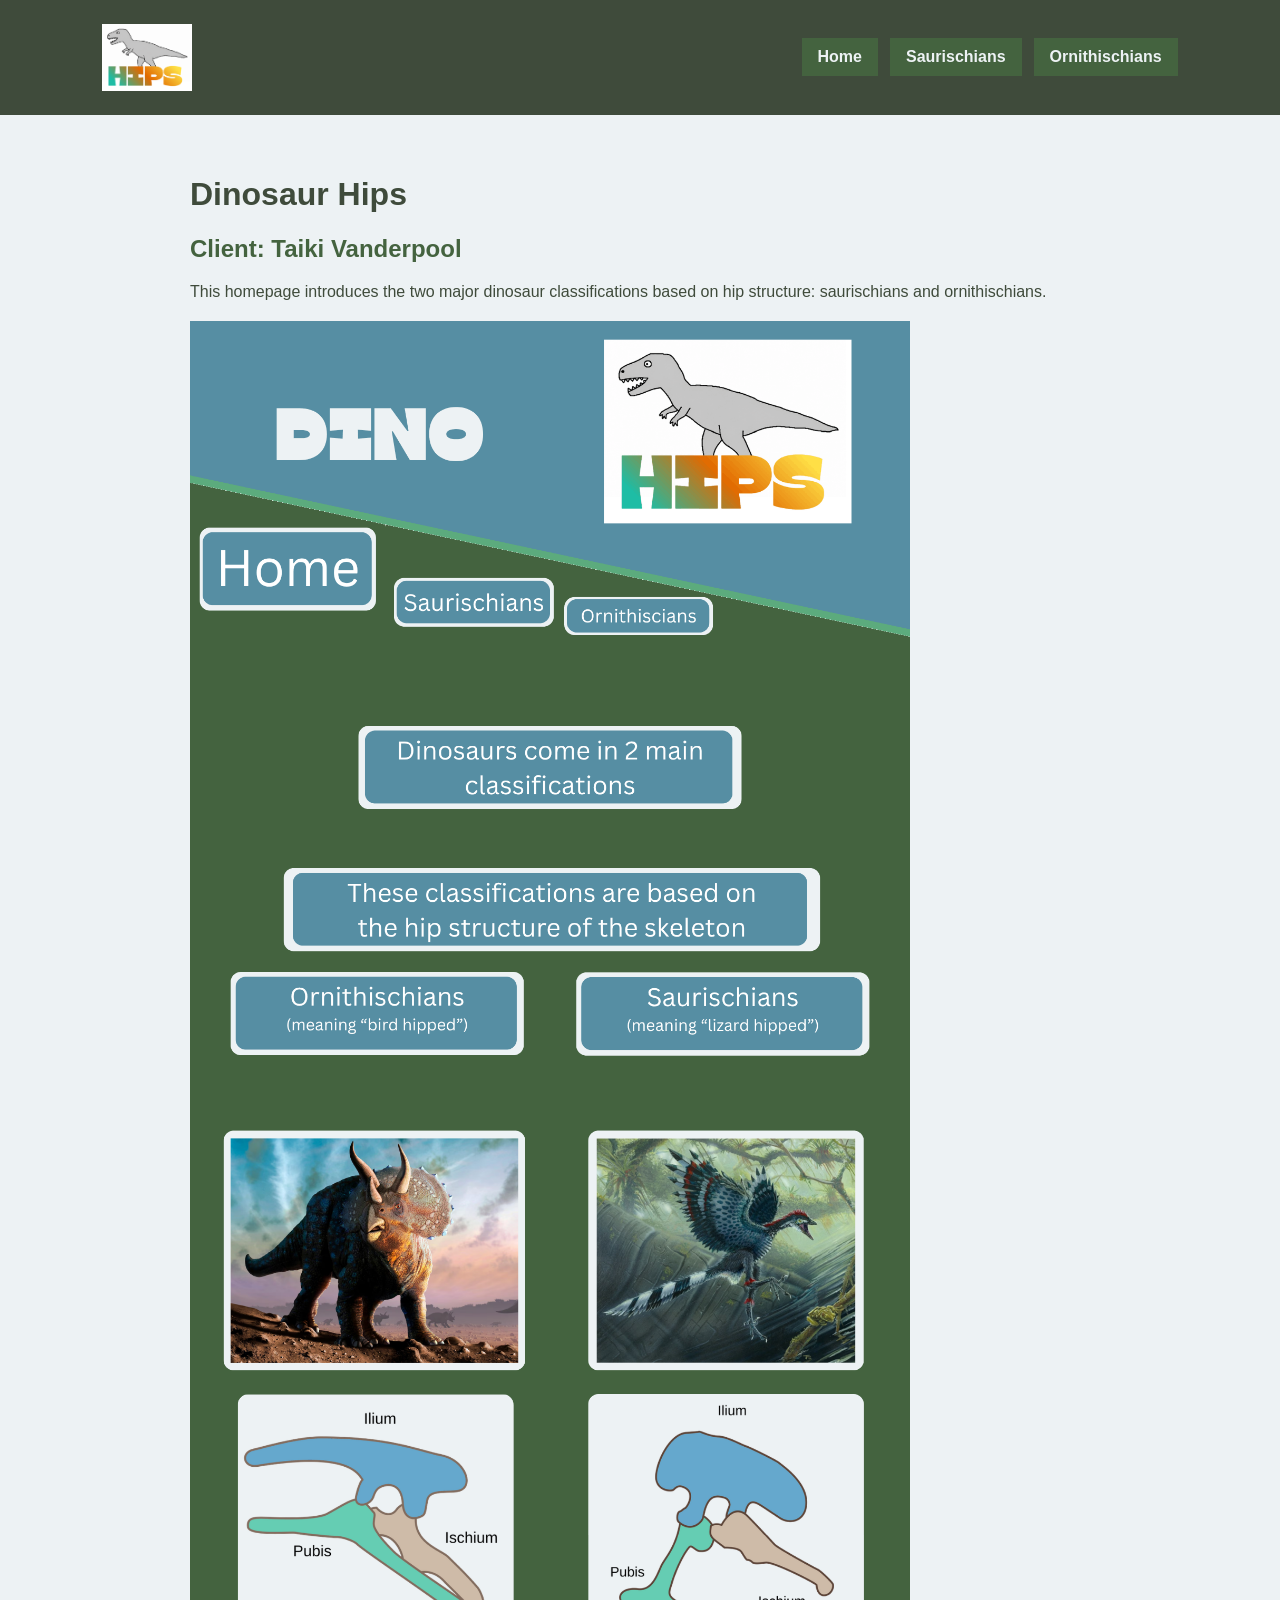
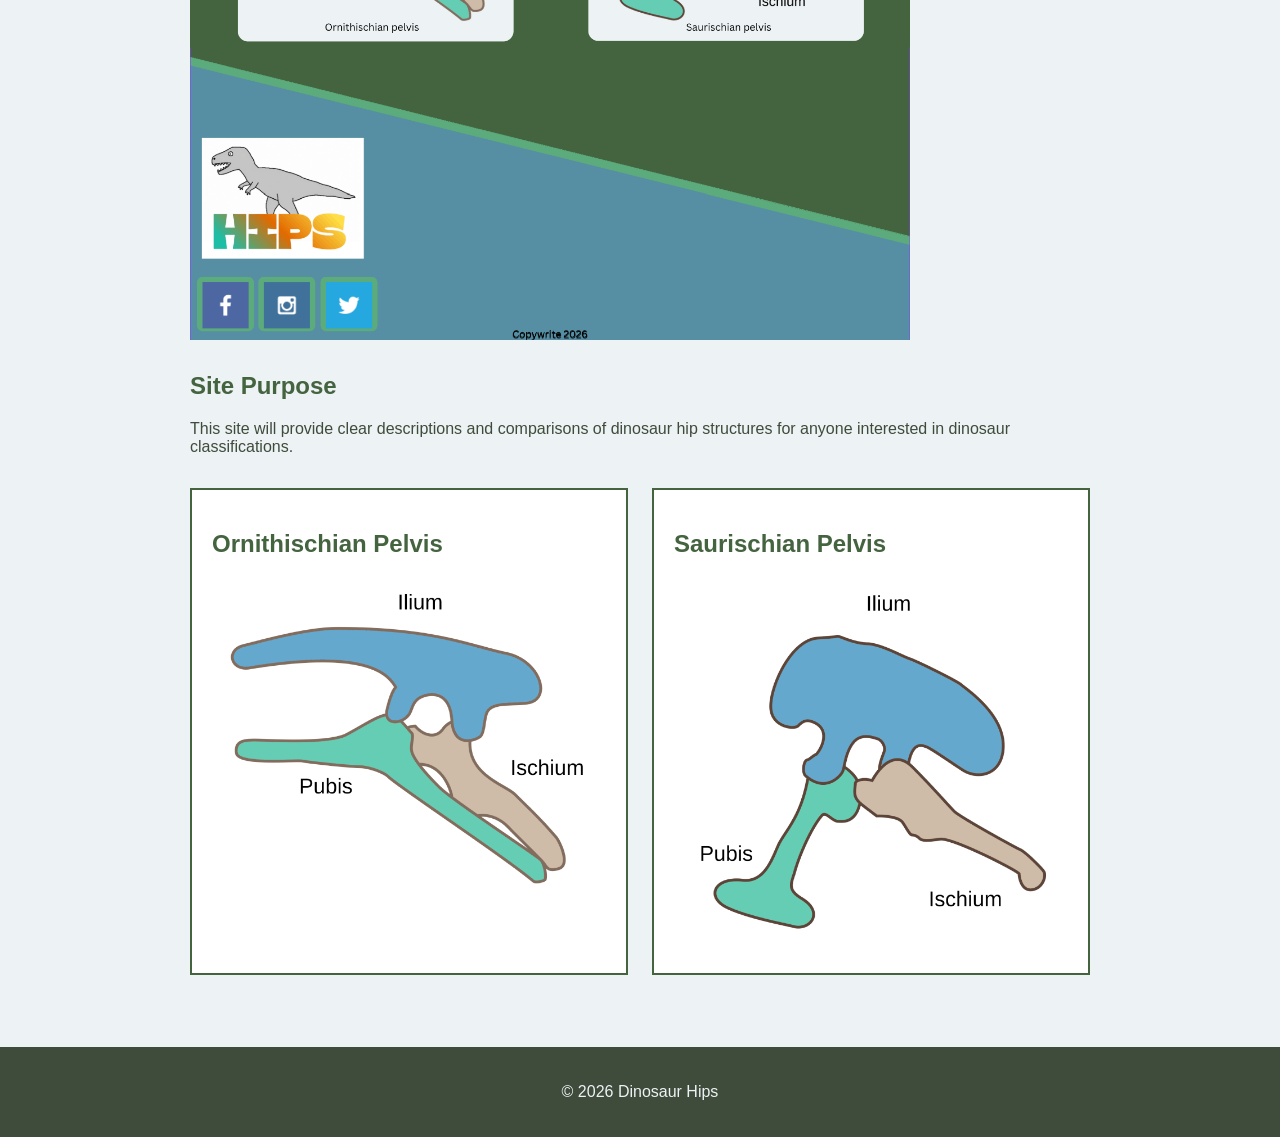
==== index.html @ f2c359bc "Add dinosaur hips starter site" ====
<!DOCTYPE html>
<html lang="en">
<head>
    <meta charset="UTF-8">
    <meta name="viewport" content="width=device-width, initial-scale=1.0">
    <title>Dinosaur Hips | Home</title>
    <link rel="stylesheet" href="styles/site.css">
</head>
<body>
    <header>
        <img src="dinosaur_hips_logo.png" alt="Dinosaur Hips logo" class="logo">
        <nav>
            <a href="index.html">Home</a>
            <a href="saurischians.html">Saurischians</a>
            <a href="ornithischians.html">Ornithischians</a>
        </nav>
    </header>
    <main>
        <h1>Dinosaur Hips</h1>
        <section>
            <h2>Client: Taiki Vanderpool</h2>
            <p>This homepage introduces the two major dinosaur classifications based on hip structure: saurischians and ornithischians.</p>
            <img src="Donisaur_classifications_home_page.png" alt="Dinosaur classifications overview" class="hero-image">
        </section>
        <section>
            <h2>Site Purpose</h2>
            <p>This site will provide clear descriptions and comparisons of dinosaur hip structures for anyone interested in dinosaur classifications.</p>
        </section>
        <section class="comparison">
            <article>
                <h2>Ornithischian Pelvis</h2>
                <img src="Ornithiscian_pelvis.png" alt="Ornithischian pelvis diagram">
            </article>
            <article>
                <h2>Saurischian Pelvis</h2>
                <img src="Saurischian_pelvis.png" alt="Saurischian pelvis diagram">
            </article>
        </section>
    </main>
    <footer>
        <p>&copy; 2026 Dinosaur Hips</p>
    </footer>
</body>
</html>
---- styles/site.css ----
:root {
    --primary: #3F4B3B;
    --secondary: #44633F;
    --accent: #568EA3;
    --light: #EDF2F4;
    --hover: #5CAB7D;
}

body {
    margin: 0;
    font-family: Arial, Helvetica, sans-serif;
    color: var(--primary);
    background-color: var(--light);
}

header {
    display: flex;
    align-items: center;
    justify-content: space-between;
    gap: 24px;
    padding: 24px 8%;
    color: var(--light);
    background-color: var(--primary);
}

.logo {
    width: 90px;
    height: auto;
}

nav {
    display: flex;
    flex-wrap: wrap;
    gap: 12px;
}

nav a {
    padding: 10px 16px;
    color: var(--light);
    background-color: var(--secondary);
    text-decoration: none;
    font-weight: bold;
}

nav a:hover {
    background-color: var(--hover);
}

main {
    width: min(900px, 88vw);
    margin: 0 auto;
    padding: 40px 0;
}

section {
    margin-bottom: 32px;
}

h2 {
    color: var(--secondary);
}

.hero-image {
    display: block;
    width: min(100%, 720px);
    height: auto;
    margin-top: 20px;
}

.comparison {
    display: grid;
    grid-template-columns: repeat(2, minmax(0, 1fr));
    gap: 24px;
}

.comparison article {
    padding: 20px;
    background-color: white;
    border: 2px solid var(--secondary);
}

.comparison img {
    width: 100%;
    height: auto;
}

footer {
    padding: 20px 8%;
    color: var(--light);
    text-align: center;
    background-color: var(--primary);
}

@media screen and (max-width: 700px) {
    header {
        align-items: flex-start;
        flex-direction: column;
    }

    .comparison {
        grid-template-columns: 1fr;
    }
}
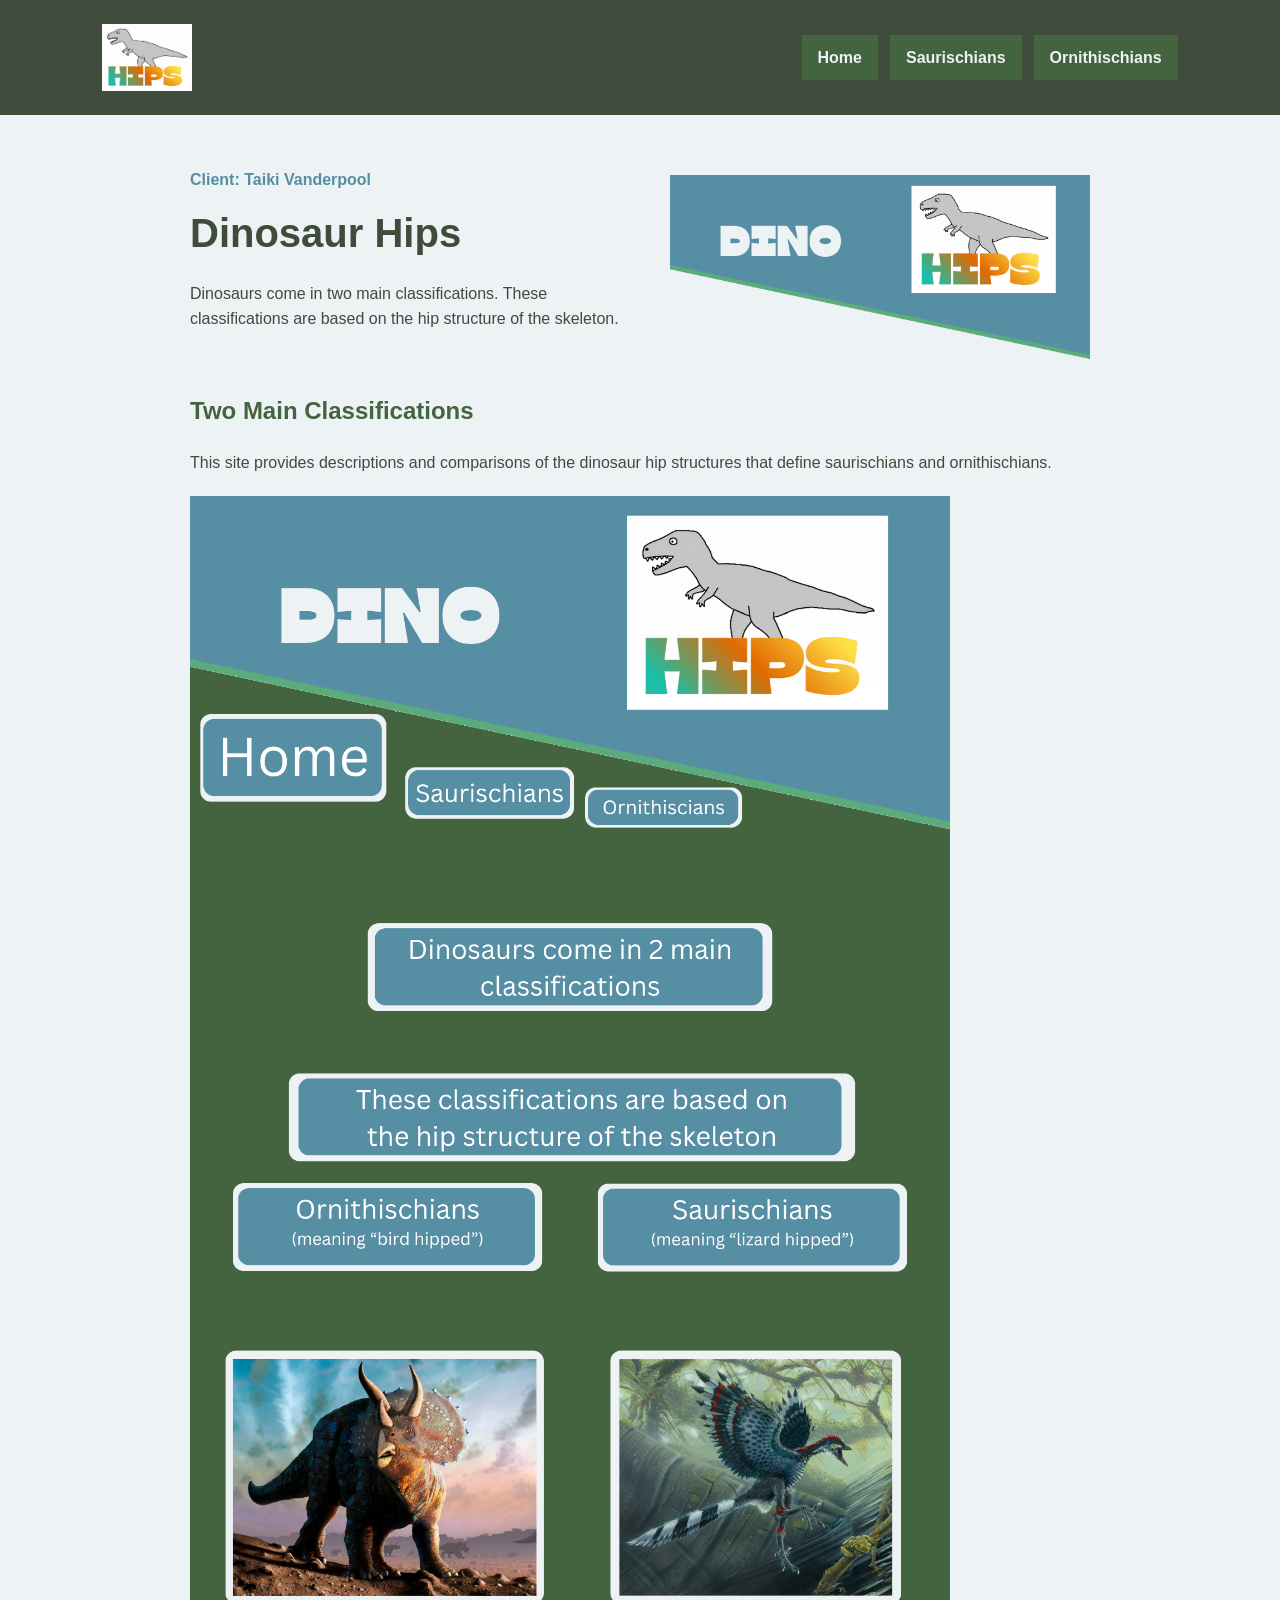
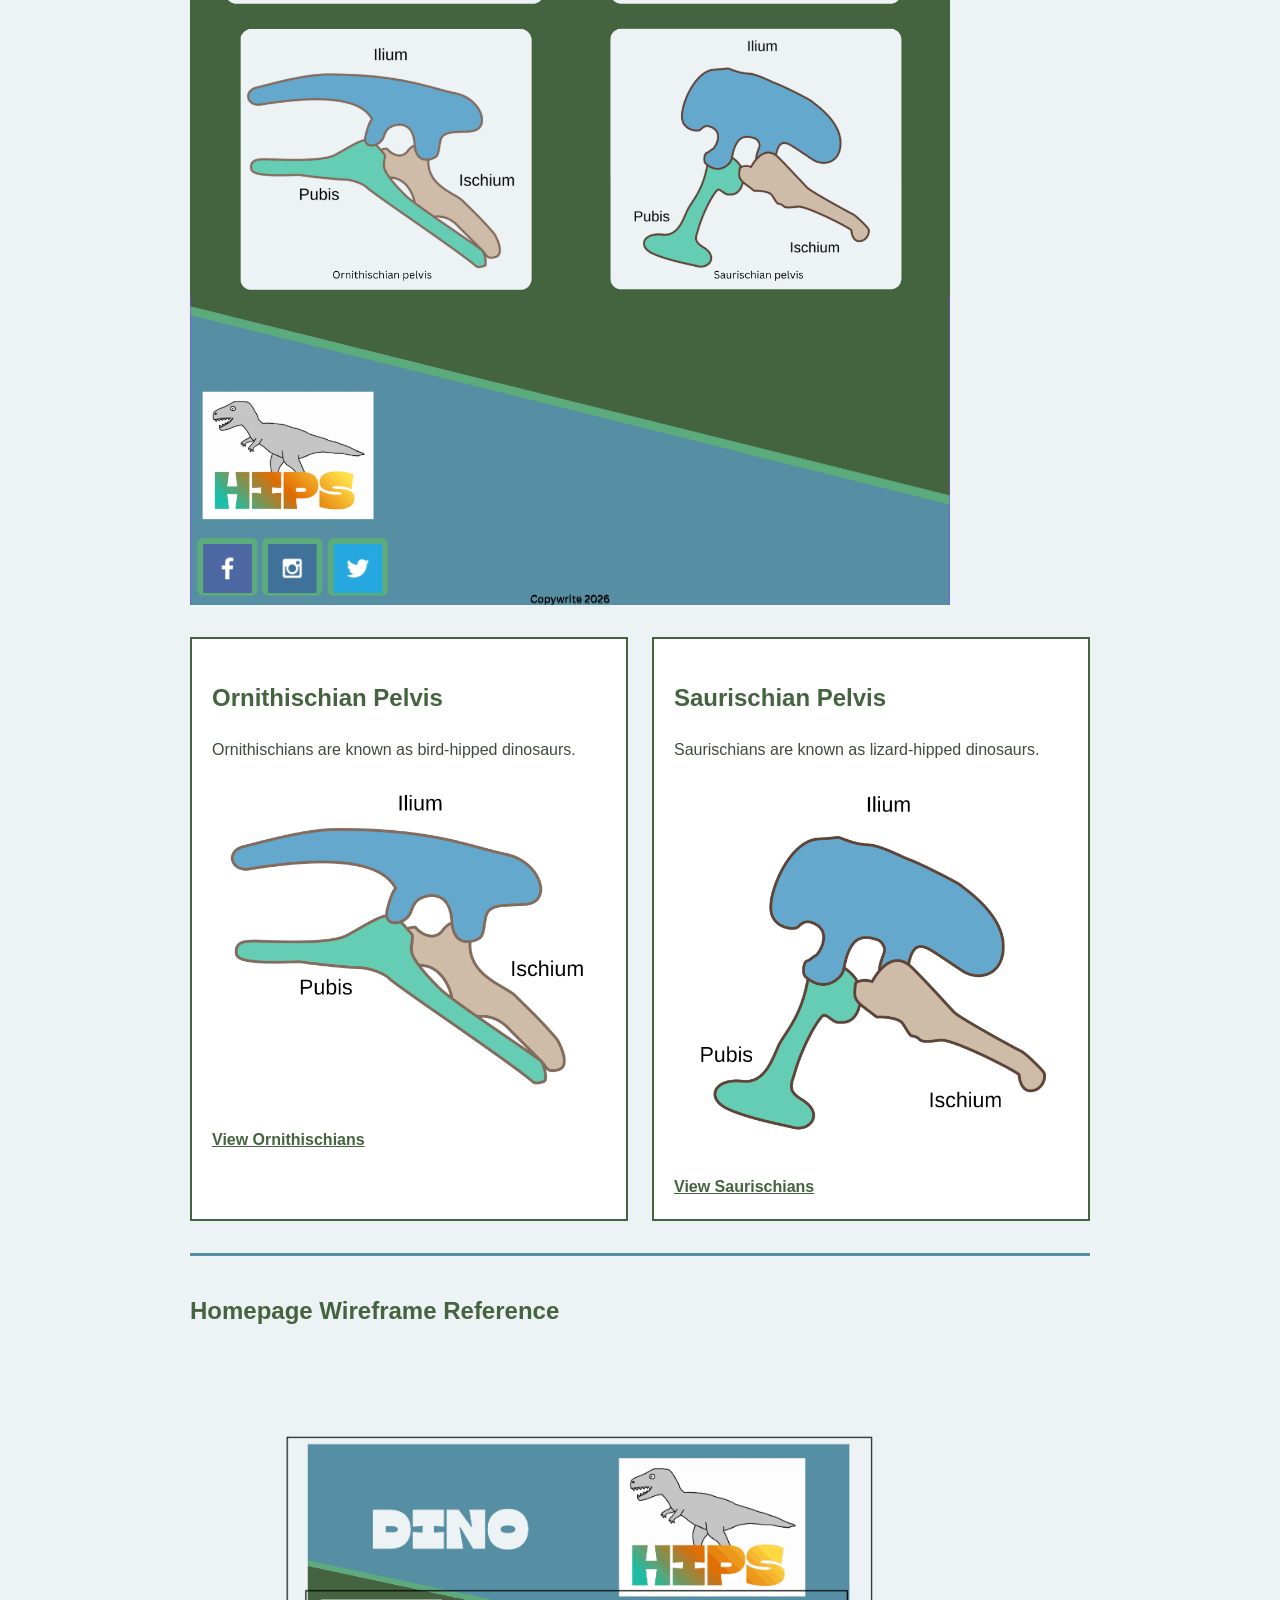
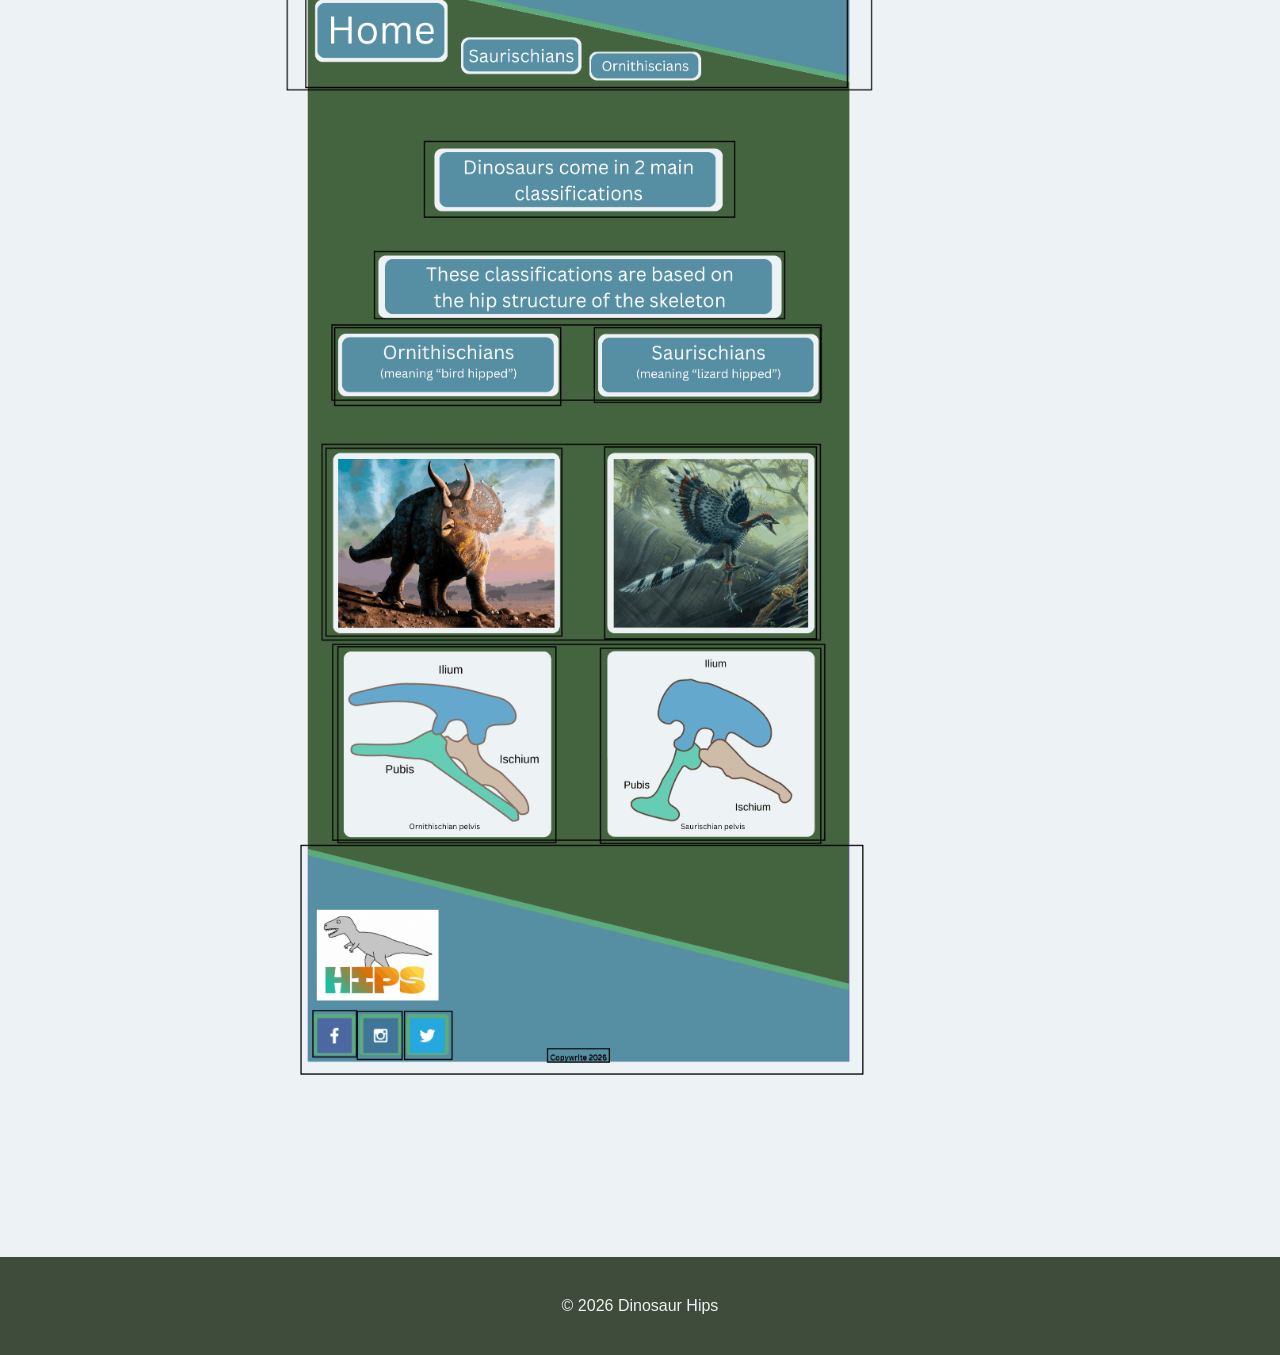
==== commit 21814efd: "Build homepage wireframe structure" ====
--- a/index.html
+++ b/index.html
@@ -16,25 +16,39 @@
         </nav>
     </header>
     <main>
-        <h1>Dinosaur Hips</h1>
-        <section>
-            <h2>Client: Taiki Vanderpool</h2>
-            <p>This homepage introduces the two major dinosaur classifications based on hip structure: saurischians and ornithischians.</p>
-            <img src="Donisaur_classifications_home_page.png" alt="Dinosaur classifications overview" class="hero-image">
+        <section class="hero">
+            <div>
+                <p class="eyebrow">Client: Taiki Vanderpool</p>
+                <h1>Dinosaur Hips</h1>
+                <p>Dinosaurs come in two main classifications. These classifications are based on the hip structure of the skeleton.</p>
+            </div>
+            <img src="Dinosaur_hips_header.png" alt="Dinosaur hips header artwork" class="hero-image">
         </section>
-        <section>
-            <h2>Site Purpose</h2>
-            <p>This site will provide clear descriptions and comparisons of dinosaur hip structures for anyone interested in dinosaur classifications.</p>
+
+        <section class="overview">
+            <h2>Two Main Classifications</h2>
+            <p>This site provides descriptions and comparisons of the dinosaur hip structures that define saurischians and ornithischians.</p>
+            <img src="Donisaur_classifications_home_page.png" alt="Dinosaur classifications overview" class="wide-image">
         </section>
+
         <section class="comparison">
             <article>
                 <h2>Ornithischian Pelvis</h2>
+                <p>Ornithischians are known as bird-hipped dinosaurs.</p>
                 <img src="Ornithiscian_pelvis.png" alt="Ornithischian pelvis diagram">
+                <a href="ornithischians.html">View Ornithischians</a>
             </article>
             <article>
                 <h2>Saurischian Pelvis</h2>
+                <p>Saurischians are known as lizard-hipped dinosaurs.</p>
                 <img src="Saurischian_pelvis.png" alt="Saurischian pelvis diagram">
+                <a href="saurischians.html">View Saurischians</a>
             </article>
+        </section>
+
+        <section class="wireframe-note">
+            <h2>Homepage Wireframe Reference</h2>
+            <img src="Donisaur_hips_main_wire_frame.png" alt="Homepage wireframe reference" class="wide-image">
         </section>
     </main>
     <footer>
--- a/styles/site.css
+++ b/styles/site.css
@@ -11,6 +11,7 @@
     font-family: Arial, Helvetica, sans-serif;
     color: var(--primary);
     background-color: var(--light);
+    line-height: 1.6;
 }
 
 header {
@@ -56,13 +57,39 @@
     margin-bottom: 32px;
 }
 
+h1 {
+    margin: 0 0 12px;
+    color: var(--primary);
+    font-size: 2.5rem;
+}
+
 h2 {
     color: var(--secondary);
 }
 
+.eyebrow {
+    margin: 0 0 8px;
+    color: var(--accent);
+    font-weight: bold;
+}
+
+.hero {
+    display: grid;
+    grid-template-columns: minmax(0, 1fr) minmax(260px, 420px);
+    gap: 32px;
+    align-items: center;
+}
+
 .hero-image {
     display: block;
-    width: min(100%, 720px);
+    width: 100%;
+    height: auto;
+    margin-top: 20px;
+}
+
+.wide-image {
+    display: block;
+    width: min(100%, 760px);
     height: auto;
     margin-top: 20px;
 }
@@ -84,6 +111,18 @@
     height: auto;
 }
 
+.comparison a {
+    display: inline-block;
+    margin-top: 16px;
+    color: var(--secondary);
+    font-weight: bold;
+}
+
+.wireframe-note {
+    padding-top: 16px;
+    border-top: 3px solid var(--accent);
+}
+
 footer {
     padding: 20px 8%;
     color: var(--light);
@@ -100,4 +139,8 @@
     .comparison {
         grid-template-columns: 1fr;
     }
+
+    .hero {
+        grid-template-columns: 1fr;
+    }
 }
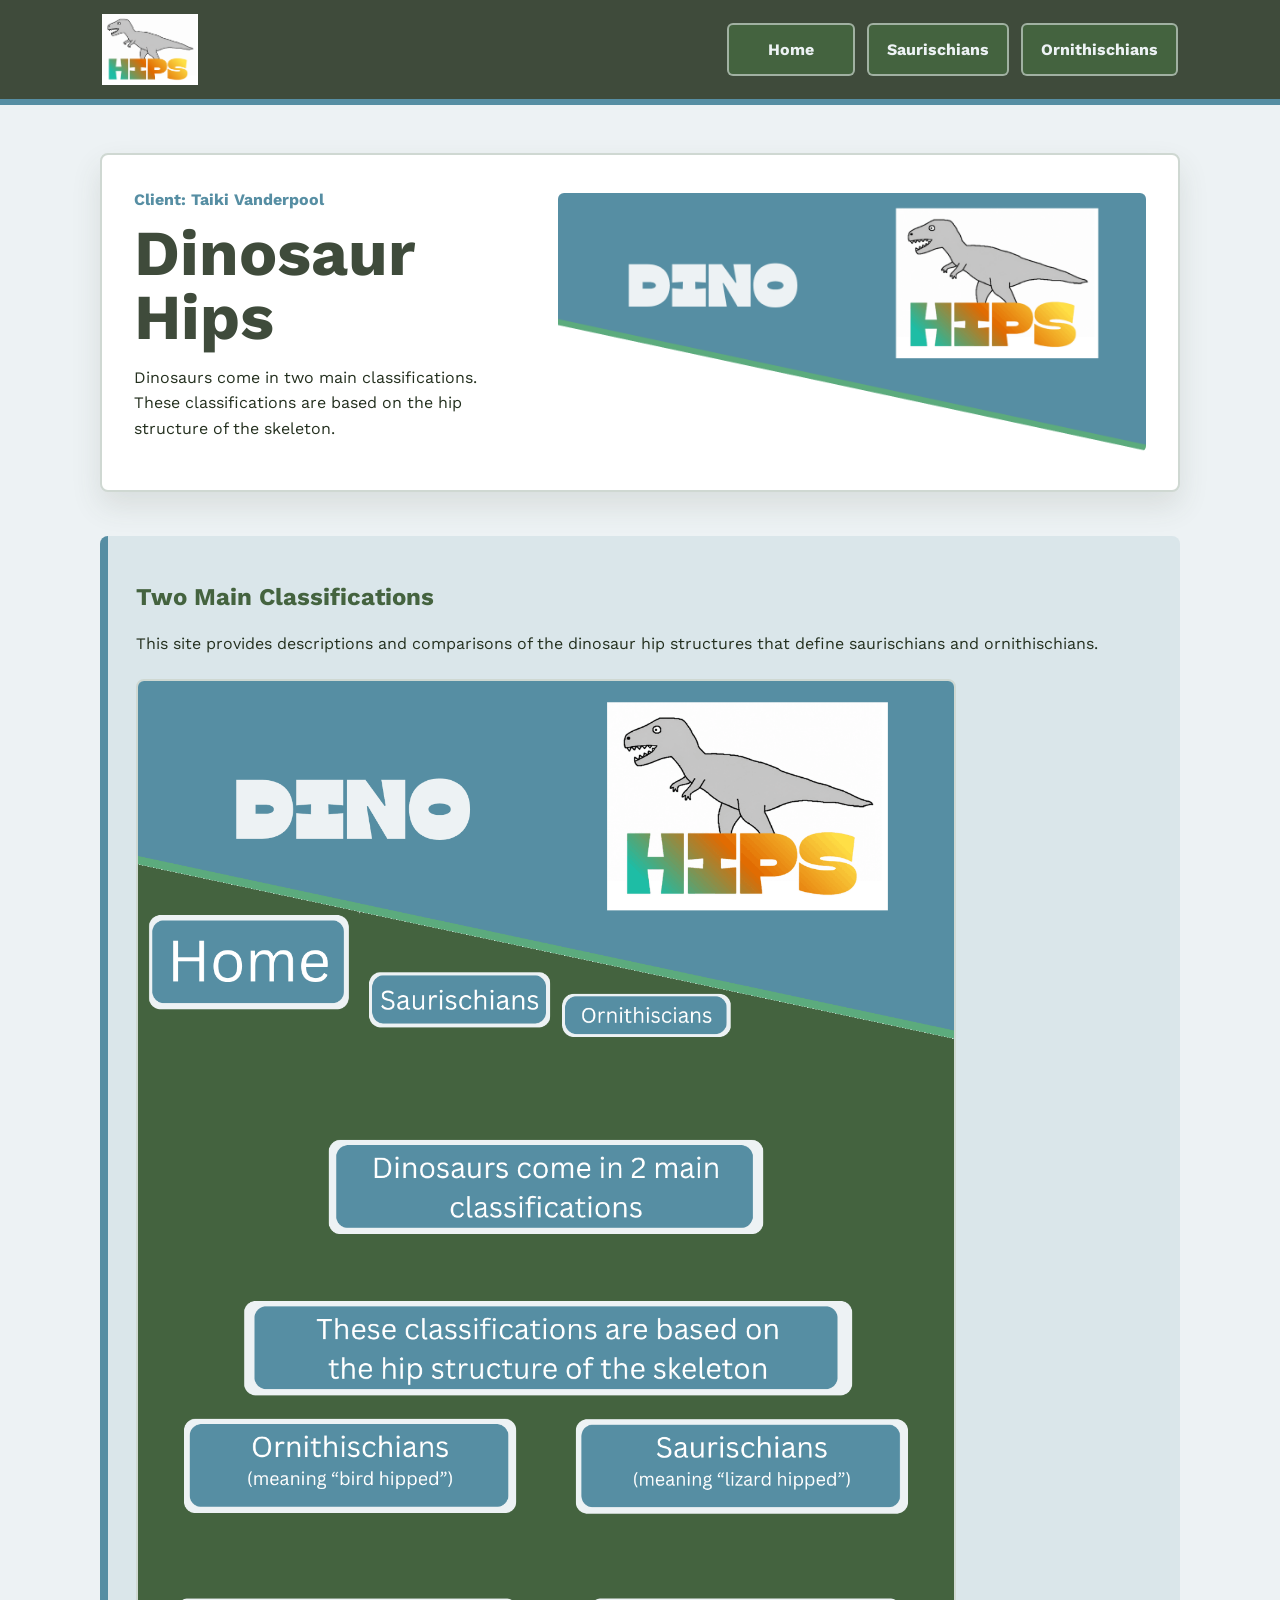
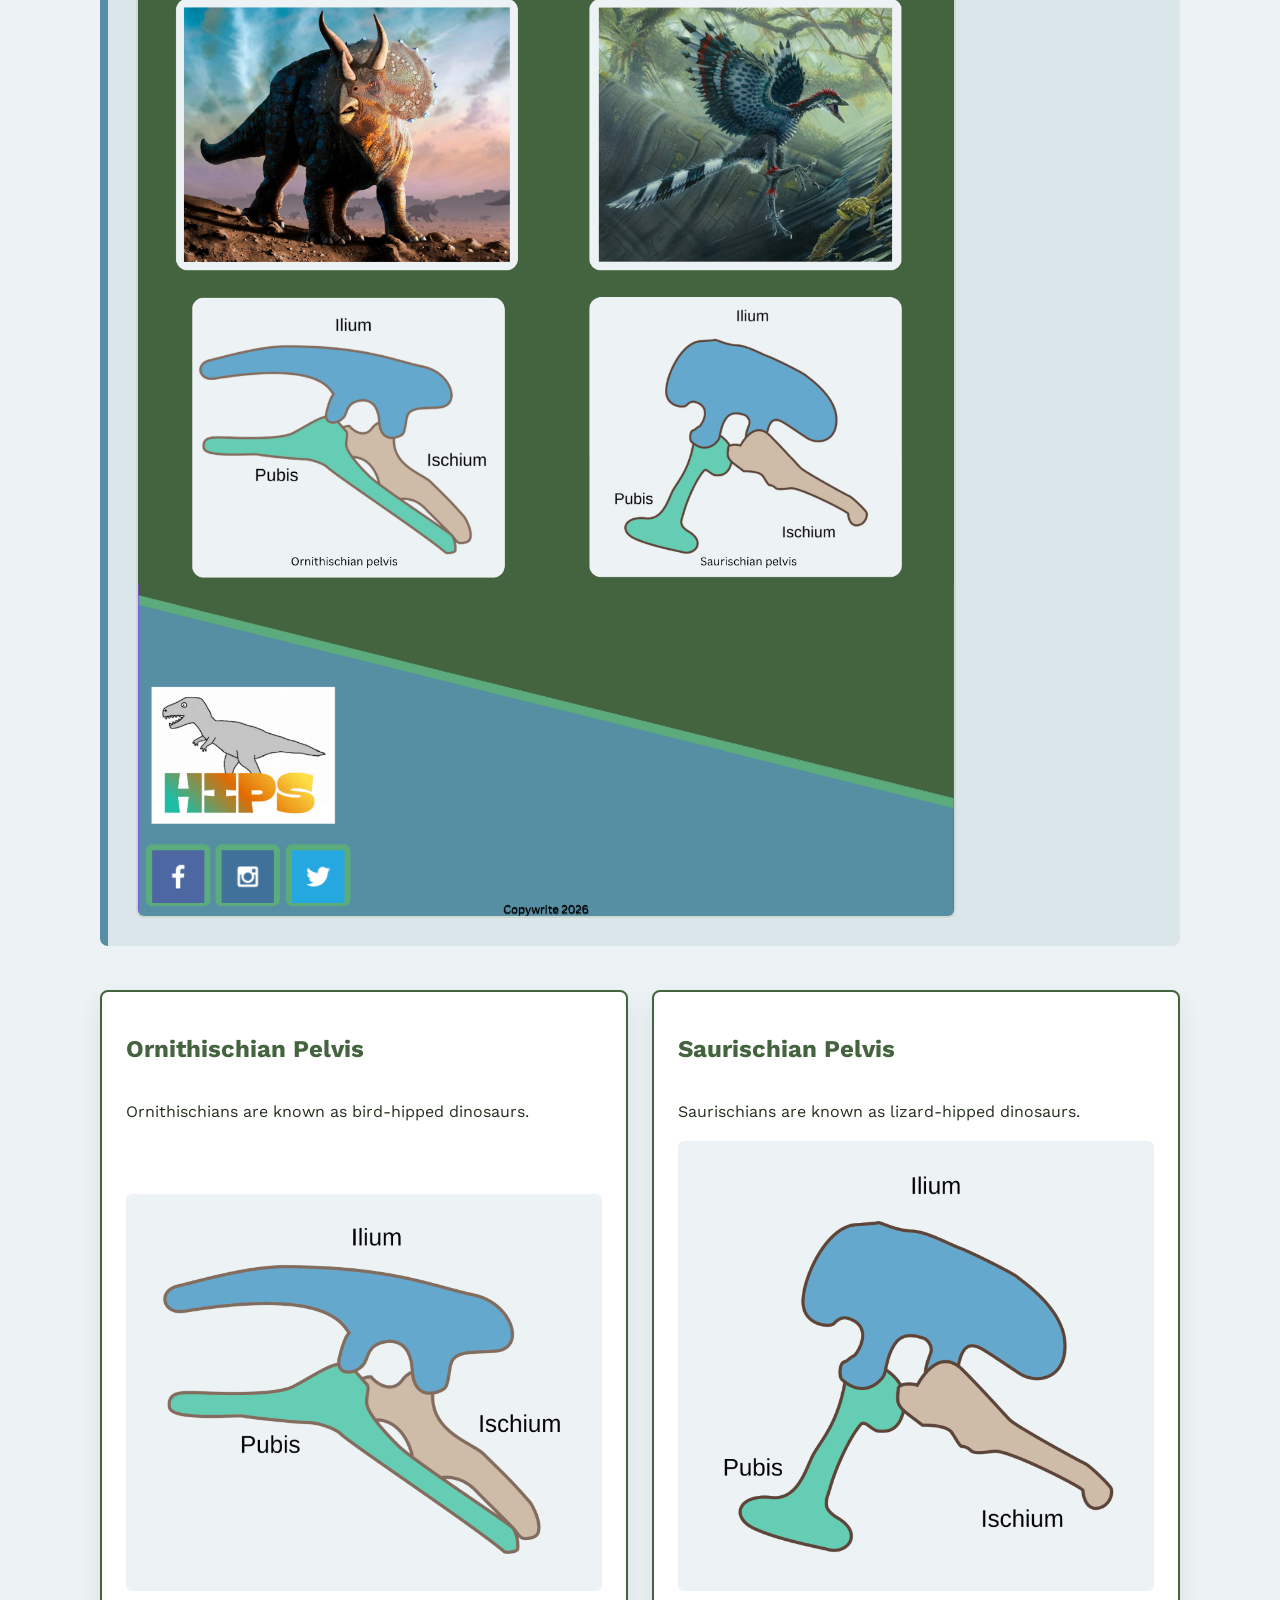
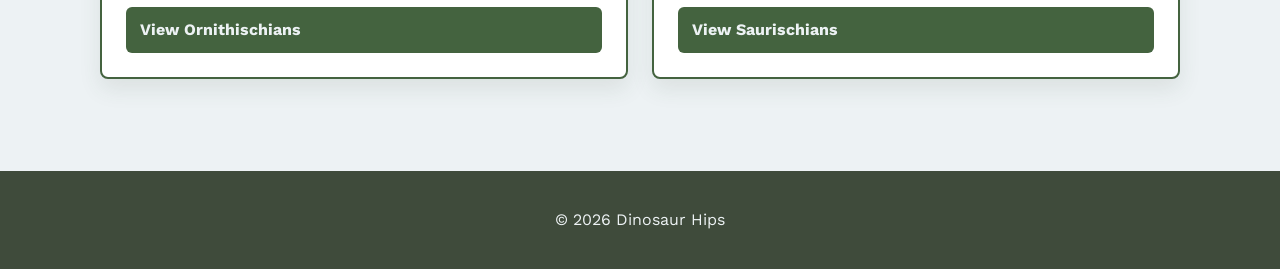
==== commit 3c374b7e: "Style homepage with shared site CSS" ====
--- a/index.html
+++ b/index.html
@@ -45,11 +45,6 @@
                 <a href="saurischians.html">View Saurischians</a>
             </article>
         </section>
-
-        <section class="wireframe-note">
-            <h2>Homepage Wireframe Reference</h2>
-            <img src="Donisaur_hips_main_wire_frame.png" alt="Homepage wireframe reference" class="wide-image">
-        </section>
     </main>
     <footer>
         <p>&copy; 2026 Dinosaur Hips</p>
--- a/styles/site.css
+++ b/styles/site.css
@@ -1,15 +1,24 @@
+@import url("https://fonts.googleapis.com/css2?family=Work+Sans:wght@400;600;700;800&display=swap");
+
 :root {
     --primary: #3F4B3B;
     --secondary: #44633F;
     --accent: #568EA3;
     --light: #EDF2F4;
     --hover: #5CAB7D;
+    --ink: #24301f;
+    --paper: #ffffff;
+    --line: #cfd8d2;
+}
+
+* {
+    box-sizing: border-box;
 }
 
 body {
     margin: 0;
-    font-family: Arial, Helvetica, sans-serif;
-    color: var(--primary);
+    font-family: "Work Sans", Arial, Helvetica, sans-serif;
+    color: var(--ink);
     background-color: var(--light);
     line-height: 1.6;
 }
@@ -19,13 +28,14 @@
     align-items: center;
     justify-content: space-between;
     gap: 24px;
-    padding: 24px 8%;
+    padding: 14px 8%;
     color: var(--light);
     background-color: var(--primary);
+    border-bottom: 6px solid var(--accent);
 }
 
 .logo {
-    width: 90px;
+    width: 96px;
     height: auto;
 }
 
@@ -36,35 +46,45 @@
 }
 
 nav a {
-    padding: 10px 16px;
+    min-width: 128px;
+    padding: 12px 18px;
     color: var(--light);
     background-color: var(--secondary);
+    border: 2px solid rgba(237, 242, 244, 0.55);
+    border-radius: 6px;
     text-decoration: none;
+    text-align: center;
     font-weight: bold;
+    transition: background-color 160ms ease, transform 160ms ease;
 }
 
 nav a:hover {
     background-color: var(--hover);
+    transform: translateY(-2px);
 }
 
 main {
-    width: min(900px, 88vw);
+    width: min(1080px, 90vw);
     margin: 0 auto;
-    padding: 40px 0;
+    padding: 48px 0;
 }
 
 section {
-    margin-bottom: 32px;
+    margin-bottom: 44px;
 }
 
 h1 {
     margin: 0 0 12px;
     color: var(--primary);
-    font-size: 2.5rem;
+    font-family: "Gulfs Display", "Arial Black", "Work Sans", sans-serif;
+    font-size: clamp(2.4rem, 5vw, 4.8rem);
+    line-height: 1;
 }
 
 h2 {
     color: var(--secondary);
+    font-family: "Gulfs Display", "Arial Black", "Work Sans", sans-serif;
+    line-height: 1.15;
 }
 
 .eyebrow {
@@ -75,23 +95,38 @@
 
 .hero {
     display: grid;
-    grid-template-columns: minmax(0, 1fr) minmax(260px, 420px);
+    grid-template-columns: minmax(280px, 0.8fr) minmax(320px, 1.2fr);
     gap: 32px;
     align-items: center;
+    padding: 32px;
+    background-color: var(--paper);
+    border: 2px solid var(--line);
+    border-radius: 8px;
+    box-shadow: 0 14px 30px rgba(63, 75, 59, 0.12);
 }
 
 .hero-image {
     display: block;
     width: 100%;
     height: auto;
-    margin-top: 20px;
+    margin: 0;
+    border-radius: 6px;
 }
 
 .wide-image {
     display: block;
-    width: min(100%, 760px);
-    height: auto;
-    margin-top: 20px;
+    width: min(100%, 820px);
+    height: auto;
+    margin-top: 22px;
+    border: 2px solid var(--line);
+    border-radius: 8px;
+}
+
+.overview {
+    padding: 28px;
+    background-color: rgba(86, 142, 163, 0.12);
+    border-left: 8px solid var(--accent);
+    border-radius: 8px;
 }
 
 .comparison {
@@ -101,26 +136,45 @@
 }
 
 .comparison article {
-    padding: 20px;
-    background-color: white;
+    display: flex;
+    flex-direction: column;
+    padding: 24px;
+    background-color: var(--paper);
     border: 2px solid var(--secondary);
+    border-radius: 8px;
+    box-shadow: 0 10px 22px rgba(63, 75, 59, 0.1);
 }
 
 .comparison img {
     width: 100%;
     height: auto;
+    margin-top: auto;
+    padding: 16px;
+    background-color: var(--light);
+    border-radius: 6px;
 }
 
 .comparison a {
     display: inline-block;
     margin-top: 16px;
-    color: var(--secondary);
+    padding: 10px 14px;
+    color: var(--light);
+    background-color: var(--secondary);
+    border-radius: 6px;
     font-weight: bold;
-}
-
-.wireframe-note {
-    padding-top: 16px;
-    border-top: 3px solid var(--accent);
+    text-decoration: none;
+}
+
+.comparison a:hover {
+    background-color: var(--hover);
+}
+
+ul {
+    padding-left: 22px;
+}
+
+li {
+    margin-bottom: 8px;
 }
 
 footer {
@@ -142,5 +196,10 @@
 
     .hero {
         grid-template-columns: 1fr;
-    }
-}
+        padding: 22px;
+    }
+
+    nav a {
+        min-width: 0;
+    }
+}
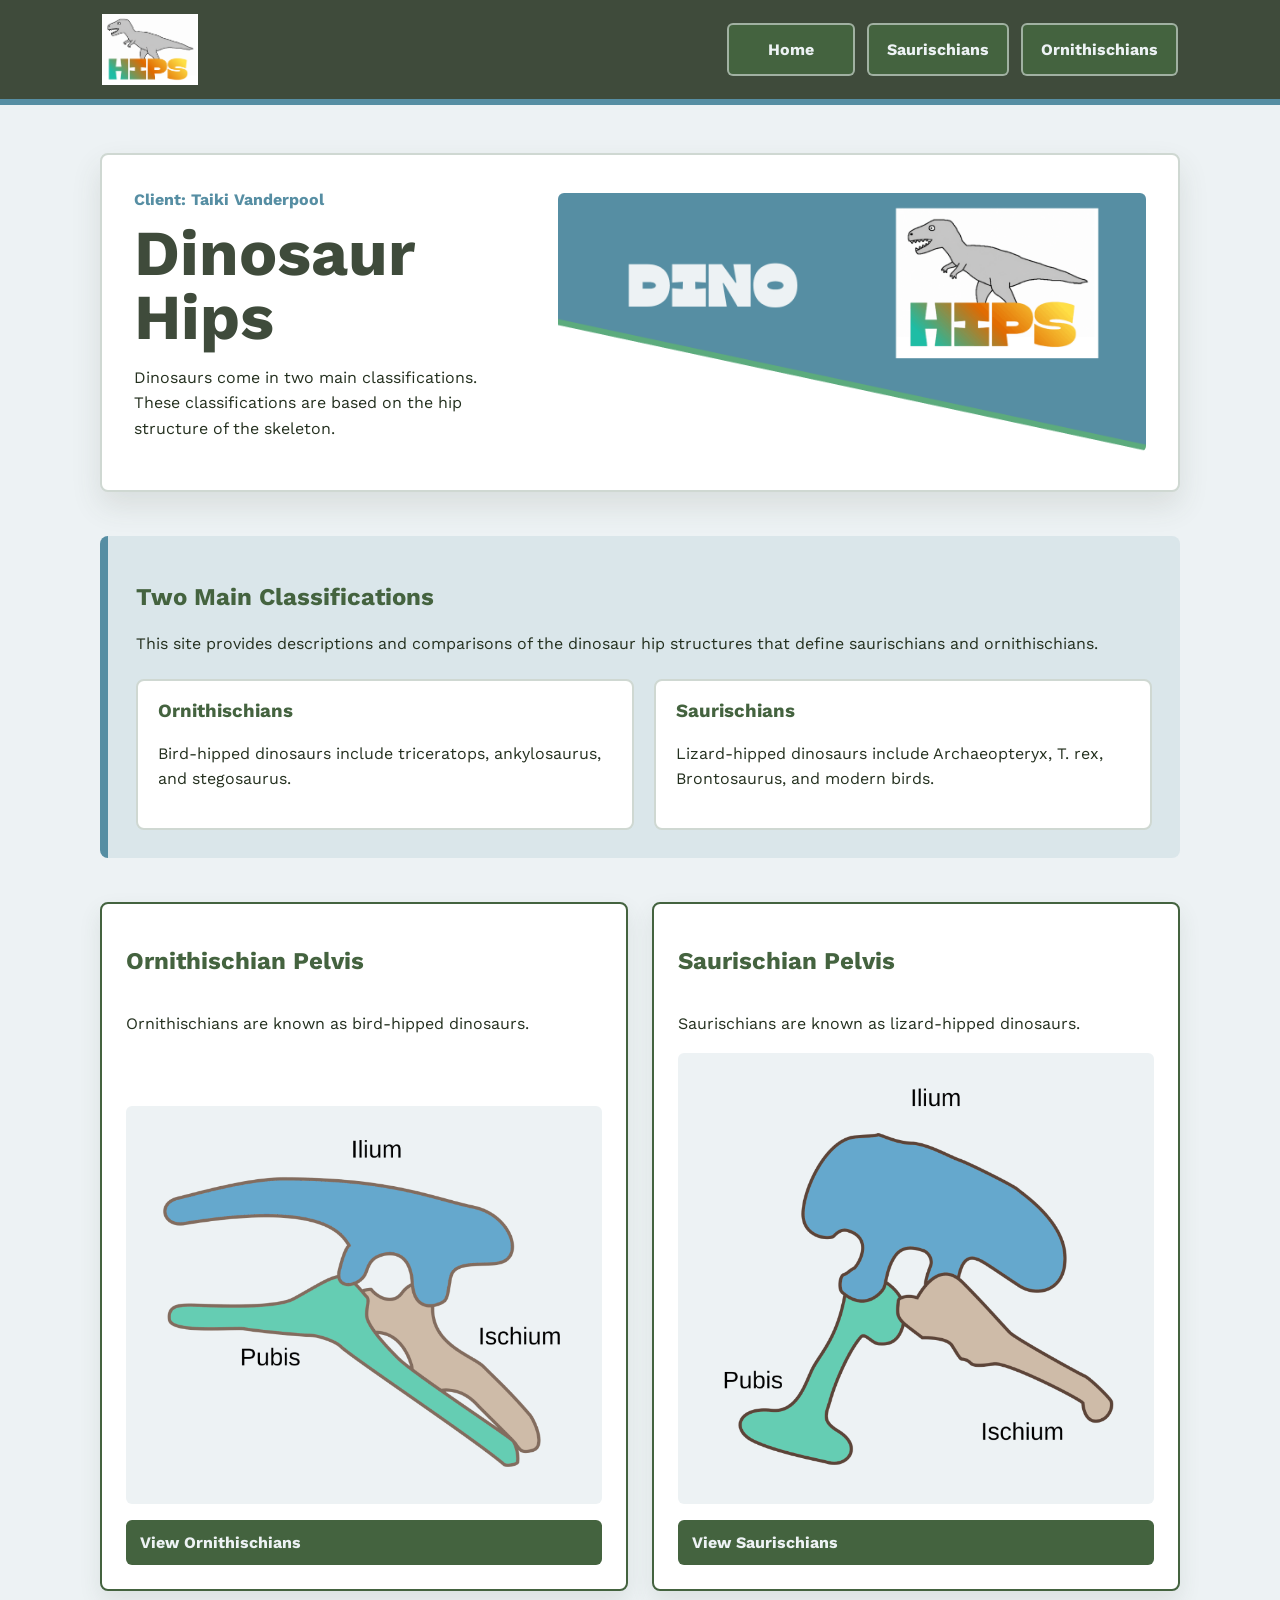
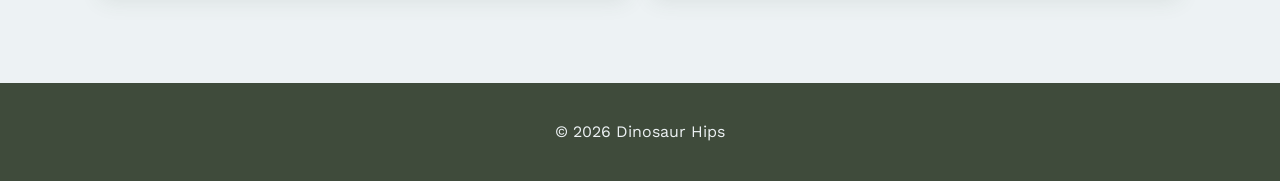
==== commit 2a3c3512: "Remove wireframe images from visible pages" ====
--- a/index.html
+++ b/index.html
@@ -28,7 +28,16 @@
         <section class="overview">
             <h2>Two Main Classifications</h2>
             <p>This site provides descriptions and comparisons of the dinosaur hip structures that define saurischians and ornithischians.</p>
-            <img src="Donisaur_classifications_home_page.png" alt="Dinosaur classifications overview" class="wide-image">
+            <div class="classification-grid">
+                <article>
+                    <h3>Ornithischians</h3>
+                    <p>Bird-hipped dinosaurs include triceratops, ankylosaurus, and stegosaurus.</p>
+                </article>
+                <article>
+                    <h3>Saurischians</h3>
+                    <p>Lizard-hipped dinosaurs include Archaeopteryx, T. rex, Brontosaurus, and modern birds.</p>
+                </article>
+            </div>
         </section>
 
         <section class="comparison">
--- a/styles/site.css
+++ b/styles/site.css
@@ -81,7 +81,8 @@
     line-height: 1;
 }
 
-h2 {
+h2,
+h3 {
     color: var(--secondary);
     font-family: "Gulfs Display", "Arial Black", "Work Sans", sans-serif;
     line-height: 1.15;
@@ -105,6 +106,18 @@
     box-shadow: 0 14px 30px rgba(63, 75, 59, 0.12);
 }
 
+.page-hero {
+    display: grid;
+    grid-template-columns: minmax(280px, 1fr) minmax(220px, 360px);
+    gap: 32px;
+    align-items: center;
+    padding: 32px;
+    background-color: var(--paper);
+    border: 2px solid var(--line);
+    border-radius: 8px;
+    box-shadow: 0 14px 30px rgba(63, 75, 59, 0.12);
+}
+
 .hero-image {
     display: block;
     width: 100%;
@@ -129,6 +142,51 @@
     border-radius: 8px;
 }
 
+.classification-grid,
+.image-grid {
+    display: grid;
+    grid-template-columns: repeat(2, minmax(0, 1fr));
+    gap: 20px;
+    margin-top: 22px;
+}
+
+.classification-grid article,
+figure {
+    margin: 0;
+    padding: 20px;
+    background-color: var(--paper);
+    border: 2px solid var(--line);
+    border-radius: 8px;
+}
+
+.classification-grid h3 {
+    margin-top: 0;
+}
+
+.feature-image {
+    width: 100%;
+    height: auto;
+    padding: 18px;
+    background-color: var(--light);
+    border-radius: 8px;
+}
+
+.image-grid {
+    grid-template-columns: repeat(3, minmax(0, 1fr));
+}
+
+figure img {
+    width: 100%;
+    height: auto;
+}
+
+figcaption {
+    margin-top: 10px;
+    color: var(--secondary);
+    font-weight: bold;
+    text-align: center;
+}
+
 .comparison {
     display: grid;
     grid-template-columns: repeat(2, minmax(0, 1fr));
@@ -199,6 +257,12 @@
         padding: 22px;
     }
 
+    .page-hero,
+    .classification-grid,
+    .image-grid {
+        grid-template-columns: 1fr;
+    }
+
     nav a {
         min-width: 0;
     }
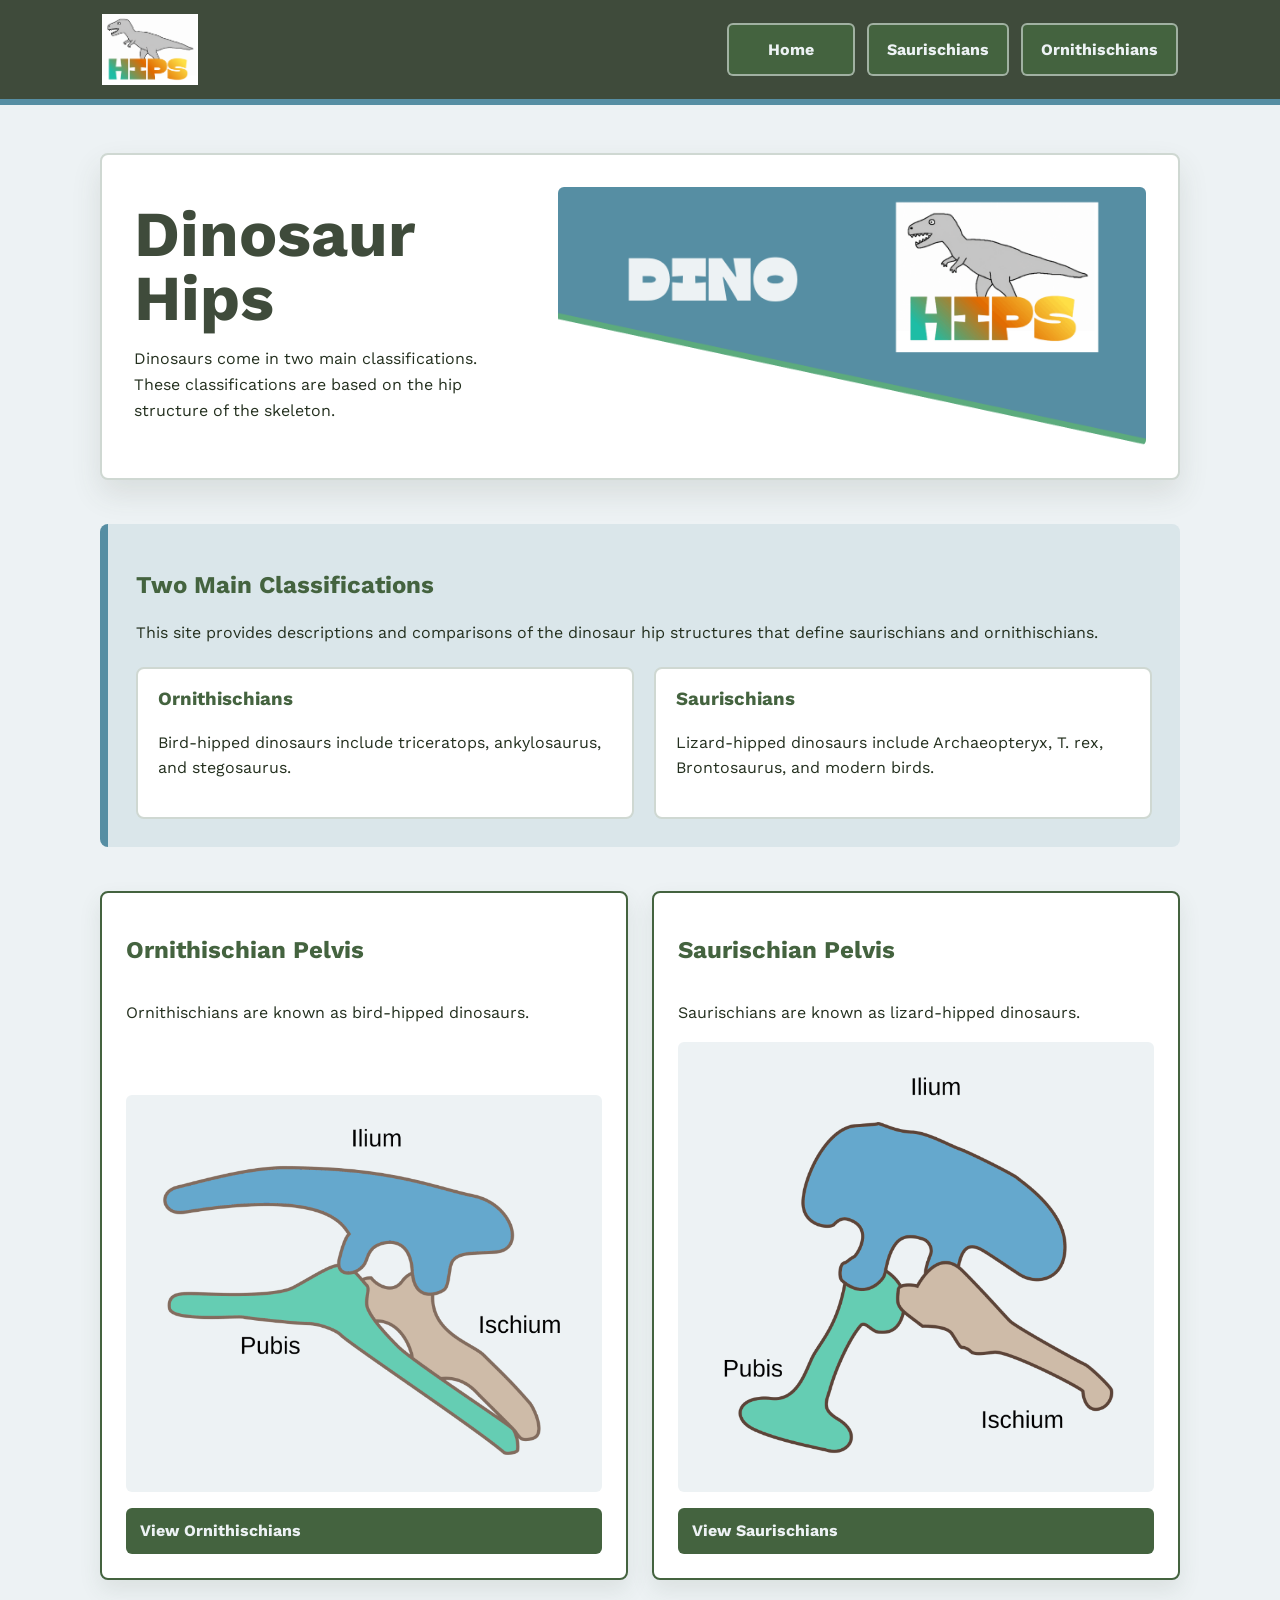
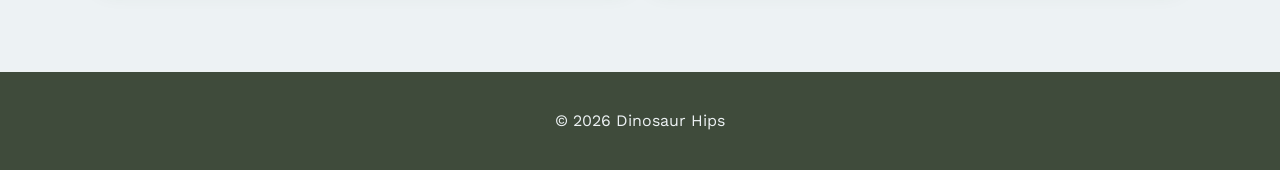
==== commit 6e1b274a: "Remove client name from index.html Removed client name from the hero section." ====
--- a/index.html
+++ b/index.html
@@ -18,7 +18,7 @@
     <main>
         <section class="hero">
             <div>
-                <p class="eyebrow">Client: Taiki Vanderpool</p>
+                <p class="eyebrow"></p>
                 <h1>Dinosaur Hips</h1>
                 <p>Dinosaurs come in two main classifications. These classifications are based on the hip structure of the skeleton.</p>
             </div>
